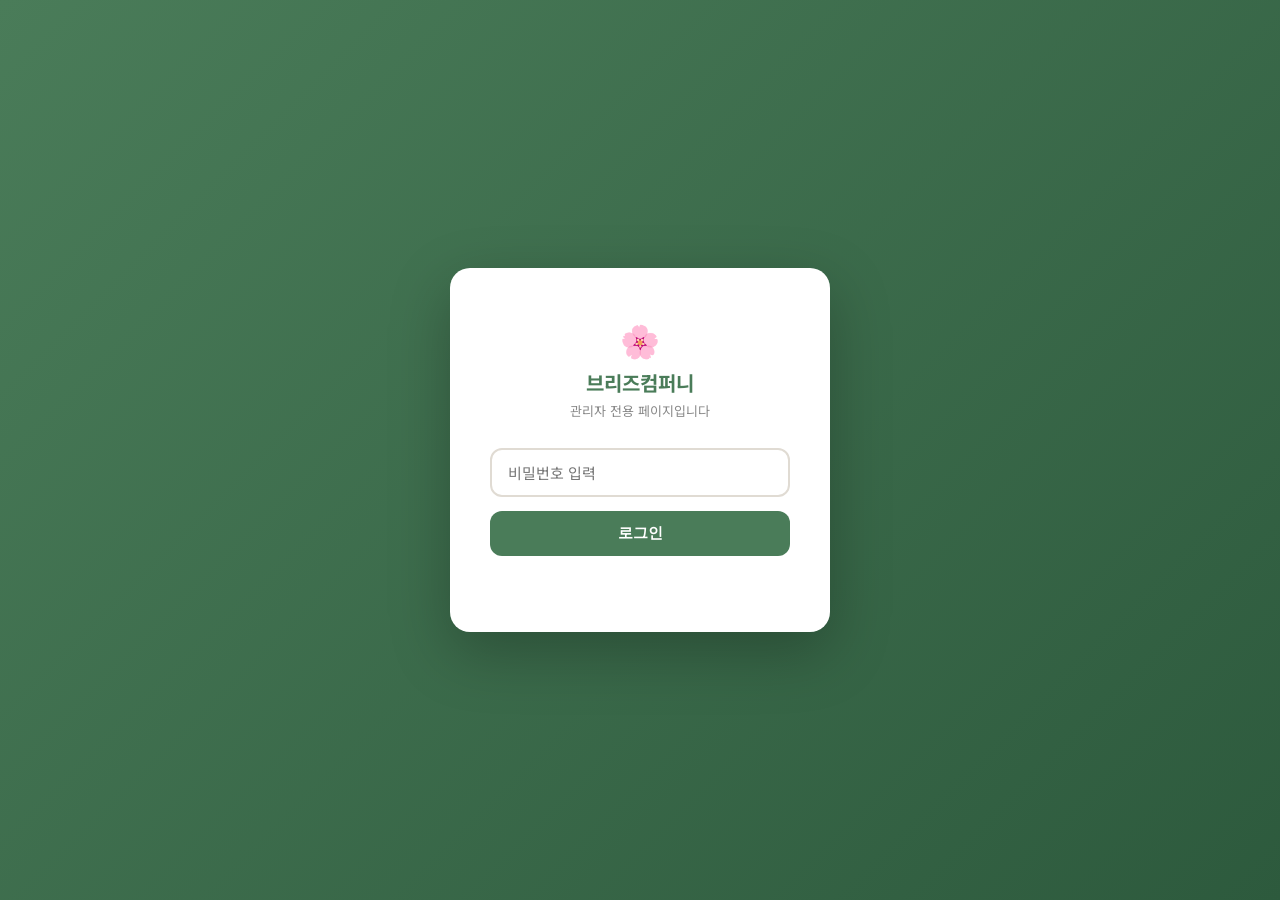
==== admin.html @ dd9bed1d "Fix: GitHub API SHA 조회 캐시 방지 — 409 충돌 오류 수정" ====
<!DOCTYPE html>
<html lang="ko">
<head>
  <meta charset="UTF-8" />
  <meta name="viewport" content="width=device-width, initial-scale=1.0" />
  <title>관리자 — 브리즈컴퍼니</title>
  <link href="https://fonts.googleapis.com/css2?family=Noto+Sans+KR:wght@300;400;500;700&display=swap" rel="stylesheet" />
  <style>
    :root {
      --green:  #4a7c59;
      --green2: #3a6449;
      --green-l:#e8f0eb;
      --cream:  #faf7f2;
      --surface:#ffffff;
      --gray:   #888;
      --gray-l: #f3f0eb;
      --border: #e0dbd3;
      --text:   #2c2c2c;
      --red:    #c0392b;
      --radius: 12px;
      --shadow: 0 4px 20px rgba(0,0,0,.08);
    }
    *, *::before, *::after { box-sizing: border-box; margin: 0; padding: 0; }
    body {
      font-family: 'Noto Sans KR', sans-serif;
      background: var(--cream);
      color: var(--text);
      min-height: 100vh;
    }

    /* ──────── 비밀번호 게이트 ──────── */
    #pw-gate {
      position: fixed; inset: 0;
      background: linear-gradient(135deg, #4a7c59 0%, #2d5a3d 100%);
      display: flex; align-items: center; justify-content: center;
      z-index: 9999; transition: opacity .4s;
    }
    #pw-gate.hide { opacity: 0; pointer-events: none; }
    .pw-box {
      background: #fff; border-radius: 20px; padding: 48px 40px;
      width: min(380px, 90vw); text-align: center;
      box-shadow: 0 20px 60px rgba(0,0,0,.25);
    }
    .pw-logo { font-size: 32px; margin-bottom: 6px; }
    .pw-title { font-size: 20px; font-weight: 700; color: var(--green); margin-bottom: 4px; }
    .pw-sub   { font-size: 13px; color: var(--gray); margin-bottom: 28px; }
    .pw-input {
      width: 100%; padding: 12px 16px; border: 2px solid var(--border);
      border-radius: var(--radius); font-size: 15px; font-family: inherit;
      outline: none; transition: border .2s;
    }
    .pw-input:focus { border-color: var(--green); }
    .pw-btn {
      margin-top: 14px; width: 100%; padding: 13px;
      background: var(--green); color: #fff;
      border: none; border-radius: var(--radius);
      font-size: 15px; font-weight: 700; cursor: pointer;
      transition: background .2s;
    }
    .pw-btn:hover { background: var(--green2); }
    .pw-err { color: var(--red); font-size: 13px; margin-top: 10px; min-height: 18px; }

    /* ──────── 관리자 헤더 ──────── */
    .adm-header {
      background: var(--green); color: #fff;
      padding: 0 32px; height: 60px;
      display: flex; align-items: center; justify-content: space-between;
      position: sticky; top: 0; z-index: 100;
      box-shadow: 0 2px 12px rgba(0,0,0,.15);
    }
    .adm-logo { font-size: 18px; font-weight: 700; display: flex; align-items: center; gap: 8px; }
    .adm-badge {
      background: rgba(255,255,255,.2); color: #fff;
      font-size: 11px; font-weight: 500; padding: 3px 9px;
      border-radius: 20px; letter-spacing: .5px;
    }
    .adm-header-right { display: flex; align-items: center; gap: 12px; }
    .btn-logout {
      background: rgba(255,255,255,.15); color: #fff;
      border: 1px solid rgba(255,255,255,.3);
      padding: 7px 16px; border-radius: 8px;
      font-size: 13px; cursor: pointer; transition: background .2s;
    }
    .btn-logout:hover { background: rgba(255,255,255,.25); }
    .btn-site {
      background: #fff; color: var(--green);
      border: none; padding: 7px 16px; border-radius: 8px;
      font-size: 13px; font-weight: 600; cursor: pointer;
      text-decoration: none; transition: opacity .2s;
    }
    .btn-site:hover { opacity: .85; }

    /* ──────── 본문 레이아웃 ──────── */
    .adm-main { max-width: 900px; margin: 0 auto; padding: 32px 20px 80px; }

    /* ──────── 카드 공통 ──────── */
    .adm-card {
      background: var(--surface); border-radius: 16px;
      box-shadow: var(--shadow); margin-bottom: 24px;
      overflow: hidden;
    }
    .adm-card-header {
      padding: 18px 24px; display: flex; align-items: center; gap: 10px;
      border-bottom: 1px solid var(--border); cursor: pointer;
      user-select: none;
    }
    .adm-card-header h2 { font-size: 16px; font-weight: 700; flex: 1; }
    .adm-card-header .toggle-ico { font-size: 18px; transition: transform .25s; }
    .adm-card-header.open .toggle-ico { transform: rotate(90deg); }
    .adm-card-body { padding: 24px; }
    .adm-card-body.hidden { display: none; }

    /* ──────── GitHub 설정 ──────── */
    .gh-step { display: flex; gap: 12px; margin-bottom: 12px; align-items: flex-start; }
    .gh-step-num {
      min-width: 26px; height: 26px; border-radius: 50%;
      background: var(--green); color: #fff;
      font-size: 13px; font-weight: 700;
      display: flex; align-items: center; justify-content: center;
      margin-top: 1px;
    }
    .gh-step-text { font-size: 14px; line-height: 1.6; }
    .gh-step-text a { color: var(--green); font-weight: 600; }
    .gh-step-text code {
      background: var(--gray-l); padding: 1px 6px; border-radius: 4px;
      font-size: 12px; font-family: monospace;
    }
    .gh-input-row { display: flex; gap: 10px; margin-top: 16px; }
    .gh-input {
      flex: 1; padding: 11px 14px; border: 2px solid var(--border);
      border-radius: 10px; font-size: 14px; font-family: inherit; outline: none;
      transition: border .2s;
    }
    .gh-input:focus { border-color: var(--green); }
    .btn-save-pat {
      padding: 11px 20px; background: var(--green); color: #fff;
      border: none; border-radius: 10px; font-size: 14px; font-weight: 600;
      cursor: pointer; white-space: nowrap; transition: background .2s;
    }
    .btn-save-pat:hover { background: var(--green2); }
    .pat-status {
      margin-top: 10px; font-size: 13px; padding: 8px 12px;
      border-radius: 8px; display: none;
    }
    .pat-status.ok  { background: #e8f5eb; color: #2d6a4f; display: block; }
    .pat-status.err { background: #fdecea; color: var(--red); display: block; }

    /* ──────── 상태 바 ──────── */
    .adm-status-bar {
      display: flex; align-items: center; gap: 12px;
      padding: 14px 20px; border-radius: 12px; margin-bottom: 20px;
      font-size: 14px; font-weight: 500; display: none;
    }
    .adm-status-bar.info   { background: #e8f0fb; color: #1a56db; display: flex; }
    .adm-status-bar.ok     { background: #e8f5eb; color: #2d6a4f; display: flex; }
    .adm-status-bar.err    { background: #fdecea; color: var(--red); display: flex; }
    .adm-status-bar.loading{ background: var(--gray-l); color: var(--text); display: flex; }

    /* ──────── 가격 테이블 ──────── */
    .price-section-title {
      font-size: 15px; font-weight: 700; color: var(--green);
      padding: 14px 20px 10px; border-bottom: 1px solid var(--green-l);
      background: var(--green-l);
    }
    .price-table { width: 100%; border-collapse: collapse; }
    .price-table th {
      background: var(--gray-l); font-size: 12px; font-weight: 600;
      color: var(--gray); text-align: left; padding: 10px 16px;
      letter-spacing: .5px; text-transform: uppercase;
    }
    .price-table td { padding: 11px 16px; border-bottom: 1px solid var(--border); }
    .price-table tr:last-child td { border-bottom: none; }
    .price-table tr:hover td { background: #fdfcfa; }

    .td-name  { font-size: 14px; font-weight: 500; min-width: 110px; }
    .td-price { min-width: 130px; }
    .td-toggle{ min-width: 100px; text-align: center; }

    .price-input {
      width: 110px; padding: 7px 10px;
      border: 1.5px solid var(--border); border-radius: 8px;
      font-size: 14px; font-family: inherit; outline: none;
      transition: border .2s; text-align: right;
    }
    .price-input:focus { border-color: var(--green); }
    .price-input:disabled { background: var(--gray-l); color: var(--gray); cursor: not-allowed; }
    .price-suffix { font-size: 13px; color: var(--gray); margin-left: 4px; }

    .inquiry-toggle { display: flex; align-items: center; gap: 6px; justify-content: center; }
    .inquiry-toggle input[type=checkbox] {
      width: 16px; height: 16px; accent-color: var(--green); cursor: pointer;
    }
    .inquiry-toggle label { font-size: 13px; color: var(--gray); cursor: pointer; }

    /* ──────── 저장 버튼 영역 ──────── */
    .adm-save-bar {
      position: fixed; bottom: 0; left: 0; right: 0;
      background: #fff; border-top: 1px solid var(--border);
      padding: 16px 24px;
      display: flex; align-items: center; justify-content: space-between;
      box-shadow: 0 -4px 20px rgba(0,0,0,.08); z-index: 50;
    }
    .adm-save-hint { font-size: 13px; color: var(--gray); }
    .btn-save-main {
      padding: 13px 32px; background: var(--green); color: #fff;
      border: none; border-radius: var(--radius);
      font-size: 16px; font-weight: 700; cursor: pointer;
      transition: background .2s, transform .1s;
      display: flex; align-items: center; gap: 8px;
    }
    .btn-save-main:hover  { background: var(--green2); }
    .btn-save-main:active { transform: scale(.97); }
    .btn-save-main:disabled { background: var(--gray); cursor: not-allowed; }

    /* spinner */
    .spinner {
      width: 18px; height: 18px; border: 2px solid rgba(255,255,255,.4);
      border-top-color: #fff; border-radius: 50%;
      animation: spin .7s linear infinite; display: none;
    }
    @keyframes spin { to { transform: rotate(360deg); } }

    @media (max-width: 600px) {
      .adm-header { padding: 0 16px; }
      .adm-card-body { padding: 16px; }
      .price-input { width: 90px; }
      .adm-save-bar { flex-direction: column; gap: 10px; text-align: center; }
      .btn-save-main { width: 100%; justify-content: center; }
    }
  </style>
</head>
<body>

<!-- ════════════════════════════════
     비밀번호 게이트
════════════════════════════════ -->
<div id="pw-gate">
  <div class="pw-box">
    <div class="pw-logo">🌸</div>
    <div class="pw-title">브리즈컴퍼니</div>
    <div class="pw-sub">관리자 전용 페이지입니다</div>
    <input class="pw-input" type="password" id="pw-input"
           placeholder="비밀번호 입력" autocomplete="current-password" />
    <button class="pw-btn" onclick="doLogin()">로그인</button>
    <div class="pw-err" id="pw-err"></div>
  </div>
</div>

<!-- ════════════════════════════════
     관리자 본문 (로그인 후 표시)
════════════════════════════════ -->
<div id="admin-main" style="display:none">

  <!-- 헤더 -->
  <header class="adm-header">
    <div class="adm-logo">
      🌸 브리즈컴퍼니
      <span class="adm-badge">관리자</span>
    </div>
    <div class="adm-header-right">
      <a href="products.html" class="btn-site" target="_blank">🔗 사이트 보기</a>
      <button class="btn-logout" onclick="doLogout()">로그아웃</button>
    </div>
  </header>

  <div class="adm-main">

    <!-- 상태 메시지 -->
    <div class="adm-status-bar" id="status-bar">
      <span id="status-icon">ℹ️</span>
      <span id="status-msg"></span>
    </div>

    <!-- ── GitHub 연동 설정 ── -->
    <div class="adm-card">
      <div class="adm-card-header" id="gh-header" onclick="toggleCard('gh')">
        <span>⚙️</span>
        <h2>GitHub 연동 설정</h2>
        <span class="toggle-ico" id="gh-ico">›</span>
      </div>
      <div class="adm-card-body" id="gh-body">
        <div class="gh-step">
          <div class="gh-step-num">1</div>
          <div class="gh-step-text">
            <a href="https://github.com/settings/tokens?type=beta" target="_blank">GitHub.com → Settings → Developer settings → Fine-grained tokens</a>
            에서 새 토큰을 발급하세요.
          </div>
        </div>
        <div class="gh-step">
          <div class="gh-step-num">2</div>
          <div class="gh-step-text">
            <b>Repository access</b> → <code>yjh401200000-oss/breezecompany</code> 선택<br>
            <b>Permissions → Contents</b> : <code>Read and write</code> 로 설정
          </div>
        </div>
        <div class="gh-step">
          <div class="gh-step-num">3</div>
          <div class="gh-step-text">
            발급된 토큰(<code>github_pat_...</code>)을 아래에 붙여넣고 저장하세요.<br>
            <small style="color:var(--gray)">토큰은 이 기기 브라우저에만 저장되며, 외부로 전송되지 않습니다.</small>
          </div>
        </div>
        <div class="gh-input-row">
          <input class="gh-input" type="password" id="pat-input"
                 placeholder="github_pat_XXXX..." autocomplete="off" />
          <button class="btn-save-pat" onclick="savePat()">토큰 저장</button>
        </div>
        <div class="pat-status" id="pat-status"></div>
      </div>
    </div>

    <!-- ── 가격 관리 테이블 ── -->
    <div class="adm-card">
      <div class="adm-card-header open" id="price-header" onclick="toggleCard('price')">
        <span>💰</span>
        <h2>상품 가격 관리</h2>
        <span class="toggle-ico open" id="price-ico" style="transform:rotate(90deg)">›</span>
      </div>
      <div class="adm-card-body" id="price-body">
        <div id="price-table-wrap">
          <!-- JS로 동적 생성 -->
        </div>
      </div>
    </div>

  </div><!-- /adm-main -->

  <!-- ── 고정 저장 버튼 바 ── -->
  <div class="adm-save-bar">
    <div class="adm-save-hint">변경 후 "GitHub에 저장"을 누르면 약 1분 후 사이트에 반영됩니다.</div>
    <button class="btn-save-main" id="save-btn" onclick="saveToGitHub()">
      <div class="spinner" id="save-spinner"></div>
      <span id="save-btn-text">💾 GitHub에 저장</span>
    </button>
  </div>

</div><!-- /admin-main -->

<script>
// ════════════════════════════════════════════════════
//  설정값
// ════════════════════════════════════════════════════
const ADMIN_PW   = 'breezeadmin';   // ← 비밀번호 변경 시 이 값을 수정하세요
const GH_REPO    = 'yjh401200000-oss/breezecompany';
const GH_FILE    = 'prices.js';
const GH_BRANCH  = 'main';

// ════════════════════════════════════════════════════
//  상품 목록 (카테고리 + 이름)
// ════════════════════════════════════════════════════
const PRODUCTS = [
  { cat:'🎋 축하화환',  name:'3단 화환 A'      },
  { cat:'🎋 축하화환',  name:'3단 화환 고급형'  },
  { cat:'🎋 축하화환',  name:'4단 화환'        },
  { cat:'🎋 축하화환',  name:'화환 대형'        },
  { cat:'🎋 축하화환',  name:'화환 특대형'      },
  { cat:'🕊️ 근조화환', name:'3단 근조 A'       },
  { cat:'🕊️ 근조화환', name:'3단 근조 고급형'  },
  { cat:'🕊️ 근조화환', name:'4단 근조'        },
  { cat:'🕊️ 근조화환', name:'근조화환 대형'    },
  { cat:'🕊️ 근조화환', name:'근조화환 특대형'  },
  { cat:'🌿 동양난',    name:'동양란 A'         },
  { cat:'🌿 동양난',    name:'동양란 B'         },
  { cat:'🌿 동양난',    name:'동양란 프리미엄'  },
  { cat:'🌿 동양난',    name:'동양란 특선'      },
  { cat:'🌺 서양난',    name:'서양란 기본형'    },
  { cat:'🌺 서양난',    name:'서양란 고급형'    },
  { cat:'🌺 서양난',    name:'만천홍 서양란'    },
  { cat:'🌺 서양난',    name:'핑크 호접란'      },
  { cat:'🪴 관엽식물',  name:'관엽식물 기본형'  },
  { cat:'🪴 관엽식물',  name:'관엽식물 고급형'  },
  { cat:'🪴 관엽식물',  name:'테이블용'         },
  { cat:'🪴 관엽식물',  name:'고무나무'         },
  { cat:'🪴 관엽식물',  name:'안시리움'         },
  { cat:'🪴 관엽식물',  name:'금전수'           },
  { cat:'🪴 관엽식물',  name:'산세베리아'       },
  { cat:'🪴 관엽식물',  name:'인삼팬더'         },
  { cat:'🪴 관엽식물',  name:'멜라니'           },
  { cat:'🪴 관엽식물',  name:'크로톤'           },
  { cat:'🪴 관엽식물',  name:'킹벤자민'         },
  { cat:'🪴 관엽식물',  name:'킹벤자민(소)'     },
  { cat:'🪴 관엽식물',  name:'녹보수'           },
  { cat:'🪴 관엽식물',  name:'행운목'           },
  { cat:'🪴 관엽식물',  name:'해피트리'         },
  { cat:'🪴 관엽식물',  name:'아레카야자'       },
  { cat:'🪴 관엽식물',  name:'뱅갈고무나무'     },
  { cat:'🪴 관엽식물',  name:'여인초'           },
];

// ════════════════════════════════════════════════════
//  기본 가격 (prices.js와 동일값, 폴백용)
// ════════════════════════════════════════════════════
const DEFAULT_PRICES = {
  "3단 화환 A"      :{ sale:69000,  orig:75000  },
  "3단 화환 고급형" :{ sale:89000,  orig:99000  },
  "4단 화환"        :{ sale:150000, orig:165000 },
  "화환 대형"       :{ sale:null,   orig:null   },
  "화환 특대형"     :{ sale:null,   orig:null   },
  "3단 근조 A"      :{ sale:69000,  orig:75000  },
  "3단 근조 고급형" :{ sale:89000,  orig:99000  },
  "4단 근조"        :{ sale:150000, orig:165000 },
  "근조화환 대형"   :{ sale:null,   orig:null   },
  "근조화환 특대형" :{ sale:null,   orig:null   },
  "동양란 A"        :{ sale:69000,  orig:75000  },
  "동양란 B"        :{ sale:79000,  orig:89000  },
  "동양란 프리미엄" :{ sale:null,   orig:null   },
  "동양란 특선"     :{ sale:null,   orig:null   },
  "서양란 기본형"   :{ sale:99000,  orig:110000 },
  "서양란 고급형"   :{ sale:109000, orig:120000 },
  "만천홍 서양란"   :{ sale:null,   orig:null   },
  "핑크 호접란"     :{ sale:null,   orig:null   },
  "관엽식물 기본형" :{ sale:99000,  orig:null   },
  "관엽식물 고급형" :{ sale:109000, orig:null   },
  "테이블용"        :{ sale:65000,  orig:null   },
  "고무나무"        :{ sale:57000,  orig:62700  },
  "안시리움"        :{ sale:50000,  orig:55000  },
  "금전수"          :{ sale:62000,  orig:68200  },
  "산세베리아"      :{ sale:50000,  orig:55000  },
  "인삼팬더"        :{ sale:50000,  orig:55000  },
  "멜라니"          :{ sale:50000,  orig:55000  },
  "크로톤"          :{ sale:66000,  orig:72600  },
  "킹벤자민"        :{ sale:180000, orig:198000 },
  "킹벤자민(소)"    :{ sale:110000, orig:121000 },
  "녹보수"          :{ sale:100000, orig:110000 },
  "행운목"          :{ sale:100000, orig:110000 },
  "해피트리"        :{ sale:210000, orig:231000 },
  "아레카야자"      :{ sale:130000, orig:143000 },
  "뱅갈고무나무"    :{ sale:110000, orig:121000 },
  "여인초"          :{ sale:100000, orig:110000 },
};

// ════════════════════════════════════════════════════
//  GitHub 파일 저장 공통 헬퍼
// ════════════════════════════════════════════════════
async function saveFileToGitHub(pat, filename, content, commitMsg) {
  // SHA 조회 (캐시 완전 방지 — 항상 최신 SHA를 가져옴)
  const getRes = await fetch(
    `https://api.github.com/repos/${GH_REPO}/contents/${filename}?ref=${GH_BRANCH}&_=${Date.now()}`,
    { headers: { 'Authorization': `Bearer ${pat}`, 'Accept': 'application/vnd.github.v3+json', 'Cache-Control': 'no-cache' }, cache: 'no-store' }
  );
  let sha = null;
  if (getRes.ok) { const d = await getRes.json(); sha = d.sha; }
  else if (getRes.status !== 404) throw new Error(`${filename} 조회 실패 (HTTP ${getRes.status})`);

  const encoded = btoa(unescape(encodeURIComponent(content)));
  const body = { message: commitMsg, content: encoded, branch: GH_BRANCH };
  if (sha) body.sha = sha;

  const putRes = await fetch(
    `https://api.github.com/repos/${GH_REPO}/contents/${filename}`,
    {
      method: 'PUT',
      headers: { 'Authorization': `Bearer ${pat}`, 'Accept': 'application/vnd.github.v3+json', 'Content-Type': 'application/json' },
      body: JSON.stringify(body)
    }
  );
  if (!putRes.ok) {
    const e = await putRes.json().catch(() => ({}));
    throw new Error(`${filename} 저장 실패: ${e.message || ''} (HTTP ${putRes.status})`);
  }
}


// ════════════════════════════════════════════════════
//  로그인 / 로그아웃
// ════════════════════════════════════════════════════
function doLogin() {
  const val = document.getElementById('pw-input').value;
  if (val === ADMIN_PW) {
    localStorage.setItem('bz_admin_auth', '1');
    document.getElementById('pw-gate').classList.add('hide');
    setTimeout(() => {
      document.getElementById('pw-gate').style.display = 'none';
      document.getElementById('admin-main').style.display = 'block';
      initAdmin();
    }, 400);
  } else {
    document.getElementById('pw-err').textContent = '비밀번호가 틀렸습니다.';
    document.getElementById('pw-input').value = '';
    document.getElementById('pw-input').focus();
  }
}

function doLogout() {
  localStorage.removeItem('bz_admin_auth');
  location.reload();
}

document.getElementById('pw-input').addEventListener('keydown', e => {
  if (e.key === 'Enter') doLogin();
});

// 이미 로그인 상태라면 바로 진입
if (localStorage.getItem('bz_admin_auth') === '1') {
  document.getElementById('pw-gate').style.display = 'none';
  document.getElementById('admin-main').style.display = 'block';
  initAdmin();
}

// ════════════════════════════════════════════════════
//  카드 토글
// ════════════════════════════════════════════════════
function toggleCard(id) {
  const body = document.getElementById(id + '-body');
  const ico  = document.getElementById(id + '-ico');
  const header = document.getElementById(id + '-header');
  const hidden = body.classList.toggle('hidden');
  ico.style.transform = hidden ? '' : 'rotate(90deg)';
  header.classList.toggle('open', !hidden);
}

// ════════════════════════════════════════════════════
//  초기화
// ════════════════════════════════════════════════════
function initAdmin() {
  // PAT 복원
  const pat = localStorage.getItem('bz_admin_pat');
  if (pat) {
    document.getElementById('pat-input').value = pat;
    showPatStatus('ok', '✅ GitHub 토큰이 저장되어 있습니다.');
    loadPricesFromGitHub(pat);
  } else {
    buildTable(DEFAULT_PRICES);
  }
}

// ════════════════════════════════════════════════════
//  PAT 저장
// ════════════════════════════════════════════════════
function savePat() {
  const pat = document.getElementById('pat-input').value.trim();
  if (!pat) { showPatStatus('err', '❌ 토큰을 입력해주세요.'); return; }
  localStorage.setItem('bz_admin_pat', pat);
  showPatStatus('ok', '✅ 토큰이 저장되었습니다. GitHub에서 현재 가격을 불러옵니다…');
  loadPricesFromGitHub(pat);
}

function showPatStatus(type, msg) {
  const el = document.getElementById('pat-status');
  el.className = 'pat-status ' + type;
  el.textContent = msg;
}

// ════════════════════════════════════════════════════
//  GitHub에서 현재 prices.js 불러오기
// ════════════════════════════════════════════════════
async function loadPricesFromGitHub(pat) {
  setStatus('loading', '⏳ GitHub에서 현재 가격을 불러오는 중…');
  try {
    const res = await fetch(
      `https://api.github.com/repos/${GH_REPO}/contents/${GH_FILE}?ref=${GH_BRANCH}`,
      { headers: { 'Authorization': `Bearer ${pat}`, 'Accept': 'application/vnd.github.v3+json' } }
    );
    if (!res.ok) throw new Error(res.status);
    const data = await res.json();
    const text = decodeURIComponent(escape(atob(data.content.replace(/\n/g,''))));
    const prices = parsePricesJs(text);
    buildTable(prices);
    setStatus('ok', '✅ 가격 확인 완료. 수정 후 저장하세요. (사이트 반영까지 약 1~2분 소요)');
    showPatStatus('ok', '✅ GitHub 토큰 연결 완료.');
  } catch(e) {
    buildTable(DEFAULT_PRICES);
    setStatus('err', '⚠️ GitHub 연결 실패 — 기본 가격으로 표시합니다. 토큰을 확인해주세요.');
    showPatStatus('err', '❌ 토큰 오류 또는 네트워크 문제 (' + e.message + ')');
  }
}

// ════════════════════════════════════════════════════
//  prices.js 파싱 (정규식 기반)
// ════════════════════════════════════════════════════
function parsePricesJs(text) {
  const result = {};
  const re = /"([^"]+)"\s*:\s*\{\s*sale\s*:\s*([^,]+),\s*orig\s*:\s*([^\}]+)\}/g;
  let m;
  while ((m = re.exec(text)) !== null) {
    const name = m[1];
    const sale = m[2].trim() === 'null' ? null : parseInt(m[2].trim());
    const orig = m[3].trim() === 'null' ? null : parseInt(m[3].trim());
    result[name] = { sale, orig };
  }
  return Object.keys(result).length ? result : DEFAULT_PRICES;
}

// ════════════════════════════════════════════════════
//  가격 테이블 생성
// ════════════════════════════════════════════════════
function buildTable(prices) {
  const wrap = document.getElementById('price-table-wrap');
  let html = '';
  let lastCat = '';

  PRODUCTS.forEach(({ cat, name }) => {
    const p = prices[name] || { sale: null, orig: null };
    const isInquiry = p.sale === null;
    const safeId = name.replace(/\s/g, '_');

    if (cat !== lastCat) {
      if (lastCat) html += '</tbody></table>';
      html += `
        <div class="price-section-title">${cat}</div>
        <table class="price-table">
          <thead>
            <tr>
              <th>상품명</th>
              <th>판매가 (원)</th>
              <th>정가 (원)</th>
              <th>가격 문의</th>
            </tr>
          </thead>
          <tbody>`;
      lastCat = cat;
    }

    html += `
      <tr>
        <td class="td-name">
          <input class="price-input" id="pname_${safeId}" value="${name}"
            style="width:100%; font-weight:500;" placeholder="${name}" />
        </td>
        <td class="td-price">
          <input class="price-input" type="number" id="sale_${safeId}"
                 value="${isInquiry ? '' : p.sale}"
                 placeholder="예) 69000"
                 min="0" step="1000"
                 ${isInquiry ? 'disabled' : ''} />
          <span class="price-suffix">원</span>
        </td>
        <td class="td-price">
          <input class="price-input" type="number" id="orig_${safeId}"
                 value="${isInquiry || !p.orig ? '' : p.orig}"
                 placeholder="예) 75000"
                 min="0" step="1000"
                 ${isInquiry ? 'disabled' : ''} />
          <span class="price-suffix">원</span>
        </td>
        <td class="td-toggle">
          <label class="inquiry-toggle">
            <input type="checkbox" id="inq_${safeId}"
                   ${isInquiry ? 'checked' : ''}
                   onchange="toggleInquiry('${safeId}')" />
            <label for="inq_${safeId}">문의</label>
          </label>
        </td>
      </tr>`;
  });

  html += '</tbody></table>';
  wrap.innerHTML = html;
}

// ════════════════════════════════════════════════════
//  가격 문의 토글
// ════════════════════════════════════════════════════
function toggleInquiry(safeId) {
  const checked = document.getElementById('inq_' + safeId).checked;
  const saleEl  = document.getElementById('sale_' + safeId);
  const origEl  = document.getElementById('orig_' + safeId);
  saleEl.disabled = checked;
  origEl.disabled = checked;
  if (checked) { saleEl.value = ''; origEl.value = ''; }
}

// ════════════════════════════════════════════════════
//  products.js 생성 (가격표·주문서 홈페이지 반영용)
// ════════════════════════════════════════════════════
// 홈페이지에 노출할 상품 그룹 정의 (원래 상품명 기준)
const WEBSITE_GROUPS = [
  { emoji:'🎋', group:'축하화환', desc:'개업 · 취임 · 축하 행사용 화환',
    items:[
      { origName:'3단 화환 A',     use:'개업 · 취임 · 축하' },
      { origName:'3단 화환 고급형', use:'개업 · 취임 · 고급 행사' },
      { origName:'4단 화환',       use:'개업 · 취임 · VIP 행사' },
      { origName:'화환 대형',      use:'개업 · 취임 · 대형 행사' },
      { origName:'화환 특대형',    use:'VIP · 특대형 행사' },
    ]},
  { emoji:'🕊️', group:'근조화환', desc:'조문 · 장례식용 근조 화환',
    items:[
      { origName:'3단 근조 A',      use:'조문 · 격식 행사' },
      { origName:'3단 근조 고급형', use:'조문 · 격식 고급 행사' },
      { origName:'4단 근조',        use:'조문 · 대형 장례' },
      { origName:'근조화환 대형',   use:'조문 · 대형 장례' },
      { origName:'근조화환 특대형', use:'조문 · VIP 장례' },
    ]},
  { emoji:'🌿', group:'동양란', desc:'은은한 향기와 기품의 동양란',
    items:[
      { origName:'동양란 A',        use:'축하 · 감사 · 선물' },
      { origName:'동양란 B',        use:'축하 · 감사 · 선물' },
      { origName:'동양란 프리미엄', use:'VIP · 격식 선물' },
      { origName:'동양란 특선',     use:'VIP · 희귀 품종 선물' },
    ]},
  { emoji:'🌺', group:'서양란', desc:'우아하고 품격 있는 서양란',
    items:[
      { origName:'서양란 기본형',  use:'개업 · 이사 · 취임 · 축하' },
      { origName:'서양란 고급형',  use:'개업 · 이사 · 취임 · 축하' },
      { origName:'만천홍 서양란', use:'경사 · 개업 · 특별 선물' },
      { origName:'핑크 호접란',   use:'생일 · 기념일 · 감사' },
    ]},
  { emoji:'🪴', group:'관엽식물', desc:'공기정화 · 인테리어 식물',
    items:[
      { origName:'고무나무',     use:'인테리어 · 공기정화 · 선물' },
      { origName:'안시리움',     use:'개업 · 이전 · 축하 선물' },
      { origName:'금전수',       use:'개업 · 이사 · 선물' },
      { origName:'산세베리아',   use:'공기정화 · 인테리어 · 선물' },
      { origName:'인삼팬더',     use:'개업 · 입주 · 축하 선물' },
      { origName:'멜라니',       use:'인테리어 · 선물' },
      { origName:'크로톤',       use:'인테리어 · 개성 선물' },
      { origName:'킹벤자민',     use:'개업 · 이전 · 인테리어 선물' },
      { origName:'킹벤자민(소)', use:'인테리어 · 소형 선물' },
      { origName:'녹보수',       use:'사무실 · 매장 인테리어' },
      { origName:'행운목',       use:'개업 · 이사 · 승진 선물' },
      { origName:'해피트리',     use:'매장 · 사무실 인테리어' },
      { origName:'아레카야자',   use:'카페 · 호텔 · 인테리어' },
      { origName:'뱅갈고무나무', use:'인테리어 · 프리미엄 선물' },
      { origName:'여인초',       use:'개업 · 이전 · 인테리어' },
    ]},
];

function buildProductsJs() {
  const now = new Date().toLocaleString('ko-KR');
  const result = WEBSITE_GROUPS.map(g => ({
    emoji: g.emoji, group: g.group, desc: g.desc,
    items: g.items.map(item => {
      const safeId = item.origName.replace(/\s/g, '_');
      const newName = document.getElementById('pname_' + safeId)?.value.trim() || item.origName;
      const isInq  = document.getElementById('inq_' + safeId)?.checked;
      const saleVal = document.getElementById('sale_' + safeId)?.value.trim();
      const sale = isInq || !saleVal ? null : parseInt(saleVal);
      return { key: item.origName, name: newName, use: item.use, price: sale, price2: null };
    })
  }));
  return `// ============================================================
//  브리즈컴퍼니 상품 목록 (products.js)
//  마지막 수정: ${now}
//  ※ 관리자 페이지(admin.html)에서 자동 생성됩니다.
// ============================================================

window.BZ_PRODUCTS = ${JSON.stringify(result, null, 2)};
`;
}

// ════════════════════════════════════════════════════
//  prices.js 파일 내용 생성
// ════════════════════════════════════════════════════
function buildPricesJs() {
  const now = new Date().toLocaleString('ko-KR');
  let lines = [];

  PRODUCTS.forEach(({ name }) => {
    const safeId  = name.replace(/\s/g, '_');
    const newName = (document.getElementById('pname_' + safeId)?.value.trim()) || name;
    const isInq   = document.getElementById('inq_' + safeId).checked;
    const saleVal = document.getElementById('sale_' + safeId).value.trim();
    const origVal = document.getElementById('orig_' + safeId).value.trim();

    const sale = isInq || !saleVal ? 'null' : parseInt(saleVal);
    const orig = isInq || !origVal ? 'null' : parseInt(origVal);

    lines.push(`  "${newName}"${' '.repeat(Math.max(1, 18 - newName.length))}: { sale: ${sale},${' '.repeat(Math.max(1, 8 - String(sale).length))} orig: ${orig}  },`);
  });

  return `// ============================================================
//  브리즈컴퍼니 상품 가격표  (prices.js)
//  마지막 수정: ${now}
//  ※ 직접 수정하지 말고 관리자 페이지(admin.html)를 이용하세요.
// ============================================================

window.BZ_PRICES = {
  // ── 축하화환 ──────────────────────────────
${lines.slice(0,5).join('\n')}

  // ── 근조화환 ──────────────────────────────
${lines.slice(5,10).join('\n')}

  // ── 동양난 ────────────────────────────────
${lines.slice(10,14).join('\n')}

  // ── 서양난 ────────────────────────────────
${lines.slice(14,18).join('\n')}

  // ── 관엽식물 ──────────────────────────────
${lines.slice(18,21).join('\n')}

  // ── 관엽식물 (개별) ───────────────────────
${lines.slice(21).join('\n')}
};
`;
}

// ════════════════════════════════════════════════════
//  GitHub에 저장
// ════════════════════════════════════════════════════
async function saveToGitHub() {
  const pat = localStorage.getItem('bz_admin_pat');
  if (!pat) {
    alert('❌ GitHub 토큰이 설정되지 않았습니다.\n위의 "GitHub 연동 설정"에서 토큰을 먼저 저장해주세요.');
    return;
  }

  setSaveBtnLoading(true);
  setStatus('loading', '⏳ GitHub에 저장 중…');

  const ts = new Date().toLocaleString('ko-KR');
  try {
    await saveFileToGitHub(pat, GH_FILE, buildPricesJs(), `[가격/상품명 수정] ${ts}`);
    await saveFileToGitHub(pat, 'products.js', buildProductsJs(), `[상품명 수정] ${ts}`);

    setStatus('ok', '🎉 저장 완료! 약 1~2분 후 사이트에 반영됩니다.');
    setTimeout(() => loadPricesFromGitHub(pat), 2000);
  } catch (e) {
    setStatus('err', '❌ 저장 실패: ' + e.message + ' — 토큰 권한(Contents: Read and write)을 확인해주세요.');
  } finally {
    setSaveBtnLoading(false);
  }
}

// ════════════════════════════════════════════════════
//  UI 헬퍼
// ════════════════════════════════════════════════════
function setStatus(type, msg) {
  const bar = document.getElementById('status-bar');
  bar.className = 'adm-status-bar ' + type;
  document.getElementById('status-msg').textContent = msg;
  bar.scrollIntoView({ behavior: 'smooth', block: 'nearest' });
}

function setSaveBtnLoading(on) {
  const btn  = document.getElementById('save-btn');
  const spin = document.getElementById('save-spinner');
  const txt  = document.getElementById('save-btn-text');
  btn.disabled = on;
  spin.style.display = on ? 'block' : 'none';
  txt.textContent    = on ? '저장 중…' : '💾 GitHub에 저장';
}
</script>

</body>
</html>
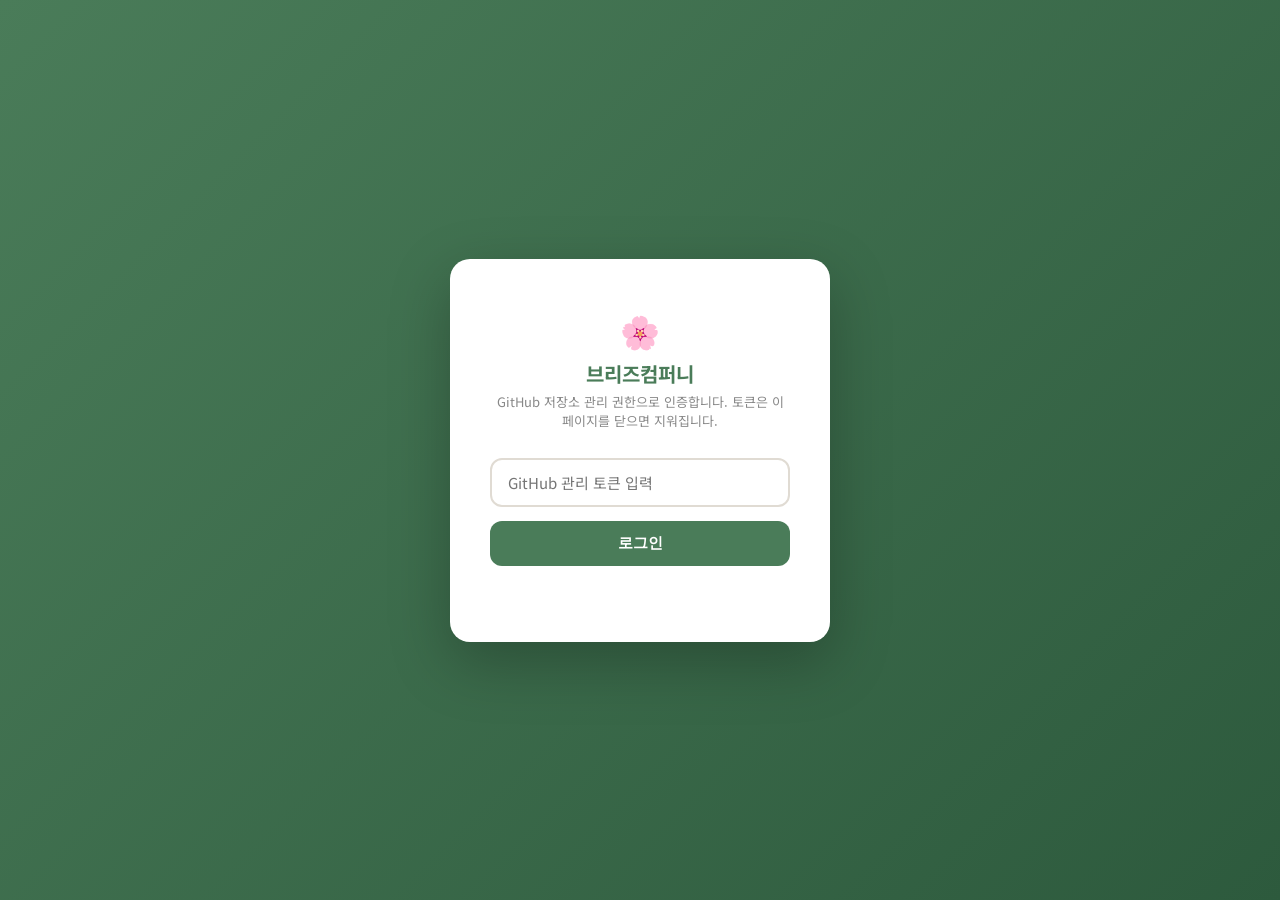
==== commit 57b2a329: "[운영 개선] 주문 검증 및 모바일 동선 개선과 공개 인증정보 제거" ====
--- a/admin.html
+++ b/admin.html
@@ -227,6 +227,88 @@
       .adm-save-bar { flex-direction: column; gap: 10px; text-align: center; }
       .btn-save-main { width: 100%; justify-content: center; }
     }
+
+    /* ──────── 납품사례 사진 업로드 ──────── */
+    .upload-drop-zone {
+      border: 2.5px dashed var(--border); border-radius: 16px;
+      padding: 28px 20px; text-align: center; cursor: pointer;
+      transition: border-color .2s, background .2s; margin-bottom: 16px;
+      background: var(--cream);
+    }
+    .upload-drop-zone:hover { border-color: var(--green); background: var(--green-l); }
+    .upload-drop-zone-ico { font-size: 38px; margin-bottom: 8px; }
+    .upload-drop-zone-title { font-size: 15px; font-weight: 700; color: var(--green); margin-bottom: 4px; }
+    .upload-drop-zone-hint  { font-size: 12px; color: var(--gray); }
+    .upload-preview-wrap { margin-bottom: 16px; border-radius: 14px; overflow: hidden; display: none; position: relative; }
+    .upload-preview-wrap.show { display: block; }
+    .upload-preview-img { width: 100%; max-height: 240px; object-fit: cover; display: block; }
+    .upload-preview-reset {
+      position: absolute; top: 10px; right: 10px;
+      background: rgba(0,0,0,.55); color: #fff; border: none;
+      border-radius: 50%; width: 30px; height: 30px; font-size: 16px;
+      cursor: pointer; display: flex; align-items: center; justify-content: center;
+    }
+    .upload-field { margin-bottom: 13px; }
+    .upload-field label { display: block; font-size: 12px; font-weight: 700; color: var(--gray); margin-bottom: 5px; letter-spacing: .3px; text-transform: uppercase; }
+    .upload-field input,
+    .upload-field select {
+      width: 100%; padding: 10px 13px;
+      border: 2px solid var(--border); border-radius: 10px;
+      font-size: 14px; font-family: inherit; outline: none;
+      transition: border .2s; background: #fff; color: var(--text);
+    }
+    .upload-field input:focus,
+    .upload-field select:focus { border-color: var(--green); }
+    .btn-gallery-upload {
+      width: 100%; padding: 14px;
+      background: var(--green); color: #fff;
+      border: none; border-radius: 12px;
+      font-size: 15px; font-weight: 700; cursor: pointer;
+      display: flex; align-items: center; justify-content: center; gap: 8px;
+      transition: background .2s; margin-bottom: 28px;
+    }
+    .btn-gallery-upload:hover { background: var(--green2); }
+    .btn-gallery-upload:disabled { background: var(--gray); cursor: not-allowed; }
+    .gallery-upload-status {
+      padding: 10px 14px; border-radius: 10px;
+      font-size: 13px; font-weight: 500; margin-bottom: 16px; display: none; line-height: 1.5;
+    }
+    .gallery-upload-status.ok      { background: #e8f5eb; color: #2d6a4f; display: block; }
+    .gallery-upload-status.err     { background: #fdecea; color: var(--red); display: block; }
+    .gallery-upload-status.loading { background: var(--gray-l); color: var(--text); display: block; }
+    .gallery-divider { font-size: 13px; font-weight: 700; color: var(--green); margin-bottom: 14px; padding-bottom: 10px; border-bottom: 1px solid var(--border); display: flex; align-items: center; justify-content: space-between; }
+    .gallery-count-badge { background: var(--green-l); color: var(--green); font-size: 12px; padding: 2px 10px; border-radius: 10px; font-weight: 600; }
+    .gallery-admin-item {
+      display: flex; align-items: center; gap: 12px;
+      padding: 12px 0; border-bottom: 1px solid var(--border);
+    }
+    .gallery-admin-item:last-child { border-bottom: none; }
+    .gallery-admin-thumb {
+      width: 62px; height: 62px; border-radius: 10px;
+      flex-shrink: 0; overflow: hidden;
+      display: flex; align-items: center; justify-content: center;
+      font-size: 26px;
+    }
+    .gallery-admin-thumb img { width: 100%; height: 100%; object-fit: cover; }
+    .gallery-admin-info { flex: 1; min-width: 0; }
+    .gallery-admin-info strong { display: block; font-size: 13px; font-weight: 700; white-space: nowrap; overflow: hidden; text-overflow: ellipsis; margin-bottom: 2px; }
+    .gallery-admin-info span { font-size: 11px; color: var(--gray); }
+    .btn-gallery-del {
+      padding: 6px 12px; background: #fdecea; color: var(--red);
+      border: none; border-radius: 8px; font-size: 12px; font-weight: 700;
+      cursor: pointer; flex-shrink: 0; transition: background .2s;
+    }
+    .btn-gallery-del:hover { background: #fbd0cd; }
+    .gallery-empty { text-align: center; color: var(--gray); font-size: 13px; padding: 28px 0; }
+    .gallery-progress-bar {
+      height: 4px; background: var(--green-l); border-radius: 4px;
+      margin-bottom: 8px; overflow: hidden; display: none;
+    }
+    .gallery-progress-bar.show { display: block; }
+    .gallery-progress-fill {
+      height: 100%; background: var(--green);
+      border-radius: 4px; transition: width .3s;
+    }
   </style>
 </head>
 <body>
@@ -238,9 +320,9 @@
   <div class="pw-box">
     <div class="pw-logo">🌸</div>
     <div class="pw-title">브리즈컴퍼니</div>
-    <div class="pw-sub">관리자 전용 페이지입니다</div>
+    <div class="pw-sub">GitHub 저장소 관리 권한으로 인증합니다. 토큰은 이 페이지를 닫으면 지워집니다.</div>
     <input class="pw-input" type="password" id="pw-input"
-           placeholder="비밀번호 입력" autocomplete="current-password" />
+           placeholder="GitHub 관리 토큰 입력" autocomplete="off" />
     <button class="pw-btn" onclick="doLogin()">로그인</button>
     <div class="pw-err" id="pw-err"></div>
   </div>
@@ -297,7 +379,7 @@
           <div class="gh-step-num">3</div>
           <div class="gh-step-text">
             발급된 토큰(<code>github_pat_...</code>)을 아래에 붙여넣고 저장하세요.<br>
-            <small style="color:var(--gray)">토큰은 이 기기 브라우저에만 저장되며, 외부로 전송되지 않습니다.</small>
+            <small style="color:var(--gray)">토큰은 이 페이지 메모리에만 보관되며 GitHub 인증과 저장 요청에만 사용됩니다. 새로고침 시 다시 인증합니다.</small>
           </div>
         </div>
         <div class="gh-input-row">
@@ -323,6 +405,87 @@
       </div>
     </div>
 
+    <!-- ── 납품사례 사진 관리 ── -->
+    <div class="adm-card">
+      <div class="adm-card-header" id="gallery-header" onclick="toggleCard('gallery')">
+        <span>📸</span>
+        <h2>납품사례 사진 관리</h2>
+        <span class="toggle-ico" id="gallery-ico">›</span>
+      </div>
+      <div class="adm-card-body hidden" id="gallery-body">
+
+        <!-- 상태 메시지 -->
+        <div class="gallery-upload-status" id="gallery-status"></div>
+        <div class="gallery-progress-bar" id="galleryProgressBar">
+          <div class="gallery-progress-fill" id="galleryProgressFill" style="width:0%"></div>
+        </div>
+
+        <!-- 사진 선택 영역 -->
+        <input type="file" id="galleryFileInput" accept="image/*"
+               style="display:none" onchange="onGalleryFileSelected(event)" />
+        <div class="upload-drop-zone" onclick="document.getElementById('galleryFileInput').click()">
+          <div class="upload-drop-zone-ico">📷</div>
+          <div class="upload-drop-zone-title">사진 선택 / 촬영</div>
+          <div class="upload-drop-zone-hint">클릭 → 갤러리 또는 카메라에서 선택</div>
+        </div>
+
+        <!-- 미리보기 -->
+        <div class="upload-preview-wrap" id="uploadPreviewWrap">
+          <img class="upload-preview-img" id="uploadPreviewImg" alt="미리보기" />
+          <button class="upload-preview-reset" onclick="resetGalleryFile()" title="사진 다시 선택">✕</button>
+        </div>
+
+        <!-- AI 분석 상태 -->
+        <div id="aiAnalyzeBox" style="display:none; margin-bottom:14px; padding:12px 16px;
+             border-radius:12px; background:var(--green-l); border:1.5px solid #b5d4bf;
+             font-size:13px; color:var(--green2); line-height:1.6;">
+          <div id="aiAnalyzeLoading" style="display:none; align-items:center; gap:8px;">
+            <div class="spinner" style="display:block; width:16px; height:16px; border-color:rgba(74,124,89,.3); border-top-color:var(--green);"></div>
+            <span>🤖 사진 확인 후 제목과 분류를 직접 입력해 주세요.</span>
+          </div>
+          <div id="aiAnalyzeDone" style="display:none;">
+            사진을 확인하고 제목·분류·설명을 직접 입력해 주세요.
+          </div>
+          <div id="aiAnalyzeError" style="display:none; color:#b94f3a;"></div>
+        </div>
+
+        <!-- 입력 필드 -->
+        <div class="upload-field">
+          <label>제목 *</label>
+          <input type="text" id="galleryTitle" placeholder="예) ○○ 사업장 개업식" />
+        </div>
+        <div class="upload-field">
+          <label>카테고리 *</label>
+          <select id="galleryCat">
+            <option value="wreath">🎋 축하화환</option>
+            <option value="funeral">🕊️ 근조화환</option>
+            <option value="east">🌿 동양란</option>
+            <option value="orchid">🌺 서양란</option>
+            <option value="plant">🪴 관엽식물</option>
+          </select>
+        </div>
+        <div class="upload-field">
+          <label>장소 / 납품 설명</label>
+          <input type="text" id="galleryDesc" placeholder="예) 3단 화환 납품 · 대구 수성구" />
+        </div>
+
+        <button class="btn-gallery-upload" id="galleryUploadBtn" onclick="uploadGalleryPhoto()">
+          <div class="spinner" id="gallerySpinner"></div>
+          <span id="galleryUploadText">📤 업로드하기</span>
+        </button>
+
+        <!-- 등록된 사진 목록 -->
+        <div class="gallery-divider">
+          <span>📋 등록된 납품사례</span>
+          <span class="gallery-count-badge" id="galleryCountBadge">0건</span>
+        </div>
+        <div id="galleryAdminList">
+          <div class="gallery-empty">⏳ 불러오는 중…</div>
+        </div>
+
+      </div>
+    </div>
+
   </div><!-- /adm-main -->
 
   <!-- ── 고정 저장 버튼 바 ── -->
@@ -340,7 +503,9 @@
 // ════════════════════════════════════════════════════
 //  설정값
 // ════════════════════════════════════════════════════
-const ADMIN_PW   = 'breezeadmin';   // ← 비밀번호 변경 시 이 값을 수정하세요
+let adminPat = "";
+let productMetadata = [];
+let priceDataReady = false;
 const GH_REPO    = 'yjh401200000-oss/breezecompany';
 const GH_FILE    = 'prices.js';
 const GH_BRANCH  = 'main';
@@ -367,9 +532,6 @@
   { cat:'🌺 서양난',    name:'서양란 고급형'    },
   { cat:'🌺 서양난',    name:'만천홍 서양란'    },
   { cat:'🌺 서양난',    name:'핑크 호접란'      },
-  { cat:'🪴 관엽식물',  name:'관엽식물 기본형'  },
-  { cat:'🪴 관엽식물',  name:'관엽식물 고급형'  },
-  { cat:'🪴 관엽식물',  name:'테이블용'         },
   { cat:'🪴 관엽식물',  name:'고무나무'         },
   { cat:'🪴 관엽식물',  name:'안시리움'         },
   { cat:'🪴 관엽식물',  name:'금전수'           },
@@ -409,9 +571,6 @@
   "서양란 고급형"   :{ sale:109000, orig:120000 },
   "만천홍 서양란"   :{ sale:null,   orig:null   },
   "핑크 호접란"     :{ sale:null,   orig:null   },
-  "관엽식물 기본형" :{ sale:99000,  orig:null   },
-  "관엽식물 고급형" :{ sale:109000, orig:null   },
-  "테이블용"        :{ sale:65000,  orig:null   },
   "고무나무"        :{ sale:57000,  orig:62700  },
   "안시리움"        :{ sale:50000,  orig:55000  },
   "금전수"          :{ sale:62000,  orig:68200  },
@@ -436,7 +595,7 @@
   // SHA 조회 (캐시 완전 방지 — 항상 최신 SHA를 가져옴)
   const getRes = await fetch(
     `https://api.github.com/repos/${GH_REPO}/contents/${filename}?ref=${GH_BRANCH}&_=${Date.now()}`,
-    { headers: { 'Authorization': `Bearer ${pat}`, 'Accept': 'application/vnd.github.v3+json', 'Cache-Control': 'no-cache' }, cache: 'no-store' }
+    { headers: { 'Authorization': `Bearer ${pat}`, 'Accept': 'application/vnd.github.v3+json' }, cache: 'no-store' }
   );
   let sha = null;
   if (getRes.ok) { const d = await getRes.json(); sha = d.sha; }
@@ -464,42 +623,35 @@
 // ════════════════════════════════════════════════════
 //  로그인 / 로그아웃
 // ════════════════════════════════════════════════════
-function doLogin() {
-  const val = document.getElementById('pw-input').value;
-  if (val === ADMIN_PW) {
-    localStorage.setItem('bz_admin_auth', '1');
-    document.getElementById('pw-gate').classList.add('hide');
-    setTimeout(() => {
-      document.getElementById('pw-gate').style.display = 'none';
-      document.getElementById('admin-main').style.display = 'block';
-      initAdmin();
-    }, 400);
-  } else {
-    document.getElementById('pw-err').textContent = '비밀번호가 틀렸습니다.';
-    document.getElementById('pw-input').value = '';
-    document.getElementById('pw-input').focus();
-  }
-}
-
+async function verifyPat(pat) {
+  const res = await fetch('https://api.github.com/repos/' + GH_REPO, {headers:{Authorization:'Bearer '+pat,Accept:'application/vnd.github+json'},cache:'no-store'});
+  if (!res.ok) throw new Error('GitHub 인증에 실패했습니다. 토큰과 저장소 접근 권한을 확인해 주세요.');
+  const repo = await res.json();
+  if (!repo.permissions?.push) throw new Error('이 저장소의 쓰기 권한이 필요합니다.');
+}
+async function doLogin() {
+  const field = document.getElementById('pw-input');
+  const error = document.getElementById('pw-err');
+  error.textContent = '권한 확인 중…';
+  try {
+    const pat = field.value.trim();
+    if (!pat) throw new Error('GitHub 관리 토큰을 입력해 주세요.');
+    await verifyPat(pat);
+    adminPat = pat; field.value = ''; error.textContent = '';
+    document.getElementById('pw-gate').style.display = 'none';
+    document.getElementById('admin-main').style.display = 'block';
+    initAdmin();
+  } catch(e) {error.textContent = e.message;}
+}
 function doLogout() {
-  localStorage.removeItem('bz_admin_auth');
-  location.reload();
-}
-
-document.getElementById('pw-input').addEventListener('keydown', e => {
-  if (e.key === 'Enter') doLogin();
-});
-
-// 이미 로그인 상태라면 바로 진입
-if (localStorage.getItem('bz_admin_auth') === '1') {
-  document.getElementById('pw-gate').style.display = 'none';
-  document.getElementById('admin-main').style.display = 'block';
-  initAdmin();
-}
-
-// ════════════════════════════════════════════════════
-//  카드 토글
-// ════════════════════════════════════════════════════
+  adminPat = ''; localStorage.removeItem('bz_admin_auth'); localStorage.removeItem('bz_admin_pat');
+  sessionStorage.removeItem('bz_admin_pat'); location.reload();
+}
+// Remove credentials retained by the old password gate.
+localStorage.removeItem('bz_admin_auth'); localStorage.removeItem('bz_admin_pat');
+document.getElementById('pw-input').addEventListener('keydown', e => {if(e.key === 'Enter') doLogin();});
+let galleryDataLoaded = false;
+
 function toggleCard(id) {
   const body = document.getElementById(id + '-body');
   const ico  = document.getElementById(id + '-ico');
@@ -507,6 +659,14 @@
   const hidden = body.classList.toggle('hidden');
   ico.style.transform = hidden ? '' : 'rotate(90deg)';
   header.classList.toggle('open', !hidden);
+
+  // 갤러리 카드 처음 열 때 데이터 로드
+  if (id === 'gallery' && !hidden && !galleryDataLoaded) {
+    galleryDataLoaded = true;
+    const pat = adminPat;
+    if (pat) loadGalleryDataFromGitHub(pat);
+    else renderGalleryAdmin([]);
+  }
 }
 
 // ════════════════════════════════════════════════════
@@ -514,7 +674,7 @@
 // ════════════════════════════════════════════════════
 function initAdmin() {
   // PAT 복원
-  const pat = localStorage.getItem('bz_admin_pat');
+  const pat = adminPat;
   if (pat) {
     document.getElementById('pat-input').value = pat;
     showPatStatus('ok', '✅ GitHub 토큰이 저장되어 있습니다.');
@@ -527,10 +687,10 @@
 // ════════════════════════════════════════════════════
 //  PAT 저장
 // ════════════════════════════════════════════════════
-function savePat() {
+async function savePat() {
   const pat = document.getElementById('pat-input').value.trim();
   if (!pat) { showPatStatus('err', '❌ 토큰을 입력해주세요.'); return; }
-  localStorage.setItem('bz_admin_pat', pat);
+  adminPat = pat;
   showPatStatus('ok', '✅ 토큰이 저장되었습니다. GitHub에서 현재 가격을 불러옵니다…');
   loadPricesFromGitHub(pat);
 }
@@ -545,6 +705,7 @@
 //  GitHub에서 현재 prices.js 불러오기
 // ════════════════════════════════════════════════════
 async function loadPricesFromGitHub(pat) {
+  priceDataReady = false;
   setStatus('loading', '⏳ GitHub에서 현재 가격을 불러오는 중…');
   try {
     const res = await fetch(
@@ -556,15 +717,43 @@
     const text = decodeURIComponent(escape(atob(data.content.replace(/\n/g,''))));
     const prices = parsePricesJs(text);
     buildTable(prices);
+    await syncDisplayNames();
+    priceDataReady = true;  // products.js에서 현재 표시명 동기화
     setStatus('ok', '✅ 가격 확인 완료. 수정 후 저장하세요. (사이트 반영까지 약 1~2분 소요)');
     showPatStatus('ok', '✅ GitHub 토큰 연결 완료.');
   } catch(e) {
     buildTable(DEFAULT_PRICES);
-    setStatus('err', '⚠️ GitHub 연결 실패 — 기본 가격으로 표시합니다. 토큰을 확인해주세요.');
+    setStatus('err', '⚠️ 최신 데이터를 읽지 못해 저장을 차단했습니다. 토큰을 확인하고 다시 불러와 주세요.');
     showPatStatus('err', '❌ 토큰 오류 또는 네트워크 문제 (' + e.message + ')');
   }
 }
 
+// ════════════════════════════════════════════════════
+//  products.js에서 현재 표시명 읽어 pname_ 입력칸 동기화
+// ════════════════════════════════════════════════════
+async function syncDisplayNames() {
+  const res = await fetch('https://api.github.com/repos/'+GH_REPO+'/contents/products.js?ref='+GH_BRANCH+'&_='+Date.now(), {headers:{Authorization:'Bearer '+adminPat},cache:'no-store'});
+  if (!res.ok) throw new Error('상품 상세 정보를 불러오지 못했습니다.');
+  const file = await res.json();
+  const text = decodeURIComponent(escape(atob(file.content.replace(/\n/g,''))));
+  const match = text.match(/window\.BZ_PRODUCTS\s*=\s*(\[[\s\S]*?\]);/);
+  if (!match) throw new Error('상품 데이터 형식 오류');
+  productMetadata = JSON.parse(match[1]);
+  productMetadata.forEach(g => g.items.forEach(item => {
+    const id = (item.key || item.name).replace(/\s/g,'_');
+    const name = document.getElementById('pname_'+id); if(name) name.value = item.name;
+    const cell = name?.parentElement; if(!cell) return;
+    const panel = document.createElement('details');
+    const title = document.createElement('summary');title.textContent='사진·설명 편집';panel.appendChild(title);
+    for(const [key,label] of Object.entries({image:'사진 경로 (product-images/ 또는 gallery-images/)',description:'상품 설명',detail:'추가 설명',composition:'구성 안내',size:'크기',use:'추천 용도'})) {
+      const wrap=document.createElement('label');wrap.textContent=label;
+      const input=document.createElement(key==='image'?'input':'textarea');
+      input.id='meta_'+key+'_'+id;input.value=item[key]||'';input.style.cssText='width:100%;min-width:0;display:block;margin:6px 0 12px;font-size:14px';
+      wrap.appendChild(input);panel.appendChild(wrap);
+    }
+    cell.appendChild(panel);
+  }));
+}
 // ════════════════════════════════════════════════════
 //  prices.js 파싱 (정규식 기반)
 // ════════════════════════════════════════════════════
@@ -725,7 +914,14 @@
       const isInq  = document.getElementById('inq_' + safeId)?.checked;
       const saleVal = document.getElementById('sale_' + safeId)?.value.trim();
       const sale = isInq || !saleVal ? null : parseInt(saleVal);
-      return { key: item.origName, name: newName, use: item.use, price: sale, price2: null };
+      const previous = productMetadata.flatMap(g=>g.items).find(i=>(i.key||i.name)===item.origName) || {};
+      const meta = {};
+      for(const key of ['image','description','detail','composition','size','use']) meta[key] = document.getElementById('meta_'+key+'_'+safeId)?.value.trim() ?? previous[key] ?? '';
+      if(meta.image && !/^(product-images|gallery-images|images)\/[a-zA-Z0-9_가-힣./ -]+\.(png|jpe?g|webp)$/i.test(meta.image)) throw new Error(newName+': 사진은 사이트 내부 이미지 경로를 입력해 주세요.');
+      if(meta.image.includes('..')) throw new Error('사진 경로에 ..을 사용할 수 없습니다.');
+      if(sale !== null && (!Number.isSafeInteger(Number(saleVal)) || Number(saleVal) <= 0)) throw new Error(newName+': 판매가는 양의 정수로 입력해 주세요.');
+      const original = Number(document.getElementById('orig_'+safeId)?.value);
+      return { ...previous, ...meta, key: item.origName, name: newName, price: sale, price2: original > sale && sale !== null ? original : null };
     })
   }));
   return `// ============================================================
@@ -747,7 +943,7 @@
 
   PRODUCTS.forEach(({ name }) => {
     const safeId  = name.replace(/\s/g, '_');
-    const newName = (document.getElementById('pname_' + safeId)?.value.trim()) || name;
+    // prices.js 키는 항상 원본 이름 고정 (표시명이 바뀌어도 키는 불변)
     const isInq   = document.getElementById('inq_' + safeId).checked;
     const saleVal = document.getElementById('sale_' + safeId).value.trim();
     const origVal = document.getElementById('orig_' + safeId).value.trim();
@@ -755,7 +951,7 @@
     const sale = isInq || !saleVal ? 'null' : parseInt(saleVal);
     const orig = isInq || !origVal ? 'null' : parseInt(origVal);
 
-    lines.push(`  "${newName}"${' '.repeat(Math.max(1, 18 - newName.length))}: { sale: ${sale},${' '.repeat(Math.max(1, 8 - String(sale).length))} orig: ${orig}  },`);
+    lines.push(`  "${name}"${' '.repeat(Math.max(1, 18 - name.length))}: { sale: ${sale},${' '.repeat(Math.max(1, 8 - String(sale).length))} orig: ${orig}  },`);
   });
 
   return `// ============================================================
@@ -778,10 +974,7 @@
 ${lines.slice(14,18).join('\n')}
 
   // ── 관엽식물 ──────────────────────────────
-${lines.slice(18,21).join('\n')}
-
-  // ── 관엽식물 (개별) ───────────────────────
-${lines.slice(21).join('\n')}
+${lines.slice(18).join('\n')}
 };
 `;
 }
@@ -790,7 +983,8 @@
 //  GitHub에 저장
 // ════════════════════════════════════════════════════
 async function saveToGitHub() {
-  const pat = localStorage.getItem('bz_admin_pat');
+  if(!priceDataReady) { alert('최신 가격과 상품 정보를 먼저 불러와 주세요.'); return; }
+  const pat = adminPat;
   if (!pat) {
     alert('❌ GitHub 토큰이 설정되지 않았습니다.\n위의 "GitHub 연동 설정"에서 토큰을 먼저 저장해주세요.');
     return;
@@ -801,8 +995,9 @@
 
   const ts = new Date().toLocaleString('ko-KR');
   try {
+    const productSource = buildProductsJs();
     await saveFileToGitHub(pat, GH_FILE, buildPricesJs(), `[가격/상품명 수정] ${ts}`);
-    await saveFileToGitHub(pat, 'products.js', buildProductsJs(), `[상품명 수정] ${ts}`);
+    await saveFileToGitHub(pat, 'products.js', productSource, `[상품명 수정] ${ts}`);
 
     setStatus('ok', '🎉 저장 완료! 약 1~2분 후 사이트에 반영됩니다.');
     setTimeout(() => loadPricesFromGitHub(pat), 2000);
@@ -831,6 +1026,291 @@
   spin.style.display = on ? 'block' : 'none';
   txt.textContent    = on ? '저장 중…' : '💾 GitHub에 저장';
 }
+
+// ════════════════════════════════════════════════════
+//  납품사례 갤러리 관리
+// ════════════════════════════════════════════════════
+const CAT_MAP = {
+  wreath:  { tag:'축하화환', emoji:'🎋', bg:'linear-gradient(135deg,#eaf4ee,#c8e6d0)' },
+  funeral: { tag:'근조화환', emoji:'🕊️', bg:'linear-gradient(135deg,#e8f0fe,#d2e3fc)' },
+  east:    { tag:'동양란',   emoji:'🌿', bg:'linear-gradient(135deg,#eaf2ec,#b8dfc4)' },
+  orchid:  { tag:'서양란',   emoji:'🌺', bg:'linear-gradient(135deg,#fce8ed,#f9d0db)' },
+  plant:   { tag:'관엽식물', emoji:'🪴', bg:'linear-gradient(135deg,#f3f0ff,#e0d8fa)' },
+};
+
+let galleryItems = [];
+let galleryLoaded = false;   // 목록을 정상적으로 불러왔는지 (실패 시 저장 차단)
+
+// gallery-data.js를 GitHub API로 불러오기
+async function loadGalleryDataFromGitHub(pat) {
+  setGalleryStatus('loading', '⏳ 납품사례 목록 불러오는 중…');
+  try {
+    const res = await fetch(
+      `https://api.github.com/repos/${GH_REPO}/contents/gallery-data.js?ref=${GH_BRANCH}&_=${Date.now()}`,
+      { headers: { 'Authorization': `Bearer ${pat}`, 'Accept': 'application/vnd.github.v3+json' }, cache: 'no-store' }
+    );
+    if (!res.ok) {
+      if (res.status === 404) {          // 파일 자체가 없는 최초 상태 → 빈 목록이 정상
+        galleryItems = []; galleryLoaded = true;
+        renderGalleryAdmin([]); setGalleryStatus('', ''); return;
+      }
+      galleryLoaded = false;             // 그 외 오류는 기존 목록을 알 수 없음 → 저장 차단
+      renderGalleryAdmin([]);
+      setGalleryStatus('err', '⚠️ 목록 불러오기 실패 (HTTP ' + res.status + '). 새로고침 후 다시 시도해주세요.');
+      return;
+    }
+    const data = await res.json();
+    const text = decodeURIComponent(escape(atob(data.content.replace(/\n/g,''))));
+    const match = text.match(/window\.BZ_GALLERY\s*=\s*(\[[\s\S]*?\]);/);
+    if (!match) {
+      galleryLoaded = false;
+      renderGalleryAdmin([]);
+      setGalleryStatus('err', '⚠️ 목록 형식을 읽지 못했습니다. 저장이 차단됩니다.');
+      return;
+    }
+    galleryItems = JSON.parse(match[1]);
+    galleryLoaded = true;
+    renderGalleryAdmin(galleryItems);
+    setGalleryStatus('', '');
+  } catch(e) {
+    galleryLoaded = false;
+    renderGalleryAdmin([]);
+    setGalleryStatus('err', '⚠️ 목록 불러오기 실패: ' + e.message + ' · 새로고침 후 다시 시도해주세요.');
+  }
+}
+
+// 관리자 갤러리 목록 렌더링
+function renderGalleryAdmin(items) {
+  const wrap = document.getElementById('galleryAdminList');
+  document.getElementById('galleryCountBadge').textContent = items.length + '건';
+  if (!items.length) {
+    wrap.innerHTML = '<div class="gallery-empty">아직 등록된 사진이 없습니다.<br>위에서 사진을 업로드해주세요.</div>';
+    return;
+  }
+  wrap.innerHTML = items.map(item => `
+    <div class="gallery-admin-item" id="gadmin-${item.id}">
+      <div class="gallery-admin-thumb" style="${!item.img ? 'background:' + item.bg : ''}">
+        ${item.img
+          ? `<img src="${item.img}" alt="${item.title}" onerror="this.parentElement.textContent='${item.placeholder}'" />`
+          : item.placeholder}
+      </div>
+      <div class="gallery-admin-info">
+        <strong>${escHtml(item.title)}</strong>
+        <span>${escHtml(item.tag)} · ${escHtml(item.desc)}</span>
+      </div>
+      <button class="btn-gallery-del" onclick="deleteGalleryPhoto('${item.id}')">삭제</button>
+    </div>
+  `).join('');
+}
+
+function escHtml(str) {
+  return String(str||'').replace(/&/g,'&amp;').replace(/</g,'&lt;').replace(/>/g,'&gt;').replace(/"/g,'&quot;');
+}
+
+// gallery-data.js 파일 내용 생성
+function buildGalleryDataJs(items) {
+  const now = new Date().toLocaleString('ko-KR');
+  return `// ============================================================
+//  브리즈컴퍼니 납품사례 데이터 (gallery-data.js)
+//  마지막 수정: ${now}
+//  ※ 관리자 페이지(admin.html)에서 자동 생성됩니다.
+// ============================================================
+
+window.BZ_GALLERY = ${JSON.stringify(items, null, 2)};
+`;
+}
+
+// ════════════════════════════════════════════════════
+//  Groq Vision AI — 납품사례 사진 자동 분석
+// ════════════════════════════════════════════════════
+// 이미지 압축 (API 전송용)
+function compressForAI(file) {
+  return new Promise(resolve => {
+    const img = new Image();
+    const url = URL.createObjectURL(file);
+    img.onload = () => {
+      URL.revokeObjectURL(url);
+      const MAX = 1200;
+      let w = img.width, h = img.height;
+      if (w > MAX || h > MAX) {
+        if (w > h) { h = Math.round(h * MAX / w); w = MAX; }
+        else        { w = Math.round(w * MAX / h); h = MAX; }
+      }
+      const canvas = document.createElement('canvas');
+      canvas.width = w; canvas.height = h;
+      canvas.getContext('2d').drawImage(img, 0, 0, w, h);
+      canvas.toBlob(blob => resolve(blob || file), 'image/jpeg', 0.82);
+    };
+    img.onerror = () => resolve(file);
+    img.src = url;
+  });
+}
+
+// 파일 선택 시 미리보기 + AI 자동 분석
+function onGalleryFileSelected(event) {
+  const file = event.target.files[0];
+  if (!file) return;
+
+  // 미리보기
+  const reader = new FileReader();
+  reader.onload = e => {
+    document.getElementById('uploadPreviewImg').src = e.target.result;
+    document.getElementById('uploadPreviewWrap').classList.add('show');
+  };
+  reader.readAsDataURL(file);
+
+  // AI 분석 시작
+  document.getElementById('aiAnalyzeBox').style.display = 'none';
+}
+
+// 미리보기 초기화
+function resetGalleryFile() {
+  document.getElementById('galleryFileInput').value = '';
+  document.getElementById('uploadPreviewWrap').classList.remove('show');
+  document.getElementById('uploadPreviewImg').src = '';
+  document.getElementById('aiAnalyzeBox').style.display = 'none';
+  document.getElementById('galleryTitle').value = '';
+  document.getElementById('galleryDesc').value  = '';
+}
+
+// 이미지 파일 GitHub 업로드 (바이너리 base64 직접 전송)
+async function saveImageToGitHub(pat, filename, base64Content, commitMsg) {
+  const getRes = await fetch(
+    `https://api.github.com/repos/${GH_REPO}/contents/${filename}?ref=${GH_BRANCH}&_=${Date.now()}`,
+    { headers: { 'Authorization': `Bearer ${pat}`, 'Accept': 'application/vnd.github.v3+json' }, cache: 'no-store' }
+  );
+  let sha = null;
+  if (getRes.ok) { const d = await getRes.json(); sha = d.sha; }
+
+  const body = { message: commitMsg, content: base64Content, branch: GH_BRANCH };
+  if (sha) body.sha = sha;
+
+  const putRes = await fetch(
+    `https://api.github.com/repos/${GH_REPO}/contents/${filename}`,
+    {
+      method: 'PUT',
+      headers: { 'Authorization': `Bearer ${pat}`, 'Accept': 'application/vnd.github.v3+json', 'Content-Type': 'application/json' },
+      body: JSON.stringify(body)
+    }
+  );
+  if (!putRes.ok) {
+    const e = await putRes.json().catch(() => ({}));
+    throw new Error(`이미지 업로드 실패: ${e.message || ''} (HTTP ${putRes.status})`);
+  }
+}
+
+// 사진 업로드 실행
+async function uploadGalleryPhoto() {
+  const pat = adminPat;
+  if (!pat) { setGalleryStatus('err', '❌ GitHub 토큰을 먼저 저장해주세요.'); return; }
+
+  const fileInput = document.getElementById('galleryFileInput');
+  const title     = document.getElementById('galleryTitle').value.trim();
+  const catKey    = document.getElementById('galleryCat').value;
+  const desc      = document.getElementById('galleryDesc').value.trim();
+
+  if (!galleryLoaded) {
+    setGalleryStatus('err', '❌ 기존 목록을 불러오지 못한 상태입니다. 지금 저장하면 기존 사진이 모두 지워집니다. 페이지를 새로고침해주세요.');
+    return;
+  }
+  if (!fileInput.files[0]) { setGalleryStatus('err', '❌ 사진을 선택해주세요.'); return; }
+  if (!title)               { setGalleryStatus('err', '❌ 제목을 입력해주세요.'); return; }
+
+  const file    = fileInput.files[0];
+  const catInfo = CAT_MAP[catKey];
+  const id      = 'g' + Date.now();
+  const ext     = (file.name.split('.').pop() || 'jpg').toLowerCase();
+  const filename = `gallery-images/${id}.${ext}`;
+
+  setGalleryUploadLoading(true);
+  setGalleryStatus('loading', '⏳ 사진 업로드 중… (용량에 따라 10~30초 소요)');
+  setProgress(30);
+
+  try {
+    // base64 변환
+    const base64 = await new Promise((resolve, reject) => {
+      const reader = new FileReader();
+      reader.onload = e => resolve(e.target.result.split(',')[1]);
+      reader.onerror = reject;
+      reader.readAsDataURL(file);
+    });
+    setProgress(55);
+
+    // 이미지 GitHub 저장
+    await saveImageToGitHub(pat, filename, base64, `[납품사례] 사진 추가: ${title}`);
+    setProgress(78);
+
+    // gallery-data.js 업데이트
+    const newItem = {
+      id, cat: catKey, tag: catInfo.tag,
+      title, desc: desc || catInfo.tag,
+      img: filename, placeholder: catInfo.emoji, bg: catInfo.bg
+    };
+    galleryItems = [newItem, ...galleryItems];
+    await saveFileToGitHub(pat, 'gallery-data.js', buildGalleryDataJs(galleryItems), `[납품사례] 목록 업데이트`);
+    setProgress(100);
+
+    setGalleryStatus('ok', '✅ 업로드 완료! 약 1~2분 후 사이트에 반영됩니다.');
+    renderGalleryAdmin(galleryItems);
+
+    // 폼 초기화
+    document.getElementById('galleryTitle').value = '';
+    document.getElementById('galleryDesc').value  = '';
+    resetGalleryFile();
+  } catch(e) {
+    setGalleryStatus('err', '❌ 업로드 실패: ' + e.message);
+  } finally {
+    setGalleryUploadLoading(false);
+    setTimeout(() => setProgress(0), 1000);
+  }
+}
+
+// 사진 삭제
+async function deleteGalleryPhoto(id) {
+  if (!galleryLoaded) {
+    setGalleryStatus('err', '❌ 기존 목록을 불러오지 못한 상태입니다. 페이지를 새로고침해주세요.');
+    return;
+  }
+  if (!confirm('이 납품사례를 삭제하시겠습니까?')) return;
+  const pat = adminPat;
+  if (!pat) { setGalleryStatus('err', '❌ GitHub 토큰을 먼저 저장해주세요.'); return; }
+
+  setGalleryStatus('loading', '⏳ 삭제 중…');
+  try {
+    galleryItems = galleryItems.filter(item => item.id !== id);
+    await saveFileToGitHub(pat, 'gallery-data.js', buildGalleryDataJs(galleryItems), `[납품사례] 사진 삭제`);
+    setGalleryStatus('ok', '✅ 삭제 완료! 약 1~2분 후 사이트에 반영됩니다.');
+    renderGalleryAdmin(galleryItems);
+  } catch(e) {
+    setGalleryStatus('err', '❌ 삭제 실패: ' + e.message);
+  }
+}
+
+// UI 헬퍼
+function setGalleryStatus(type, msg) {
+  const el = document.getElementById('gallery-status');
+  el.className = 'gallery-upload-status' + (type ? ' ' + type : '');
+  el.textContent = msg;
+  if (type) el.style.display = 'block';
+  else el.style.display = 'none';
+}
+
+function setGalleryUploadLoading(on) {
+  const btn  = document.getElementById('galleryUploadBtn');
+  const spin = document.getElementById('gallerySpinner');
+  const txt  = document.getElementById('galleryUploadText');
+  btn.disabled = on;
+  spin.style.display = on ? 'block' : 'none';
+  txt.textContent = on ? '업로드 중…' : '📤 업로드하기';
+}
+
+function setProgress(pct) {
+  const bar  = document.getElementById('galleryProgressBar');
+  const fill = document.getElementById('galleryProgressFill');
+  if (pct > 0 && pct < 100) bar.classList.add('show');
+  else bar.classList.remove('show');
+  fill.style.width = pct + '%';
+}
 </script>
 
 </body>
